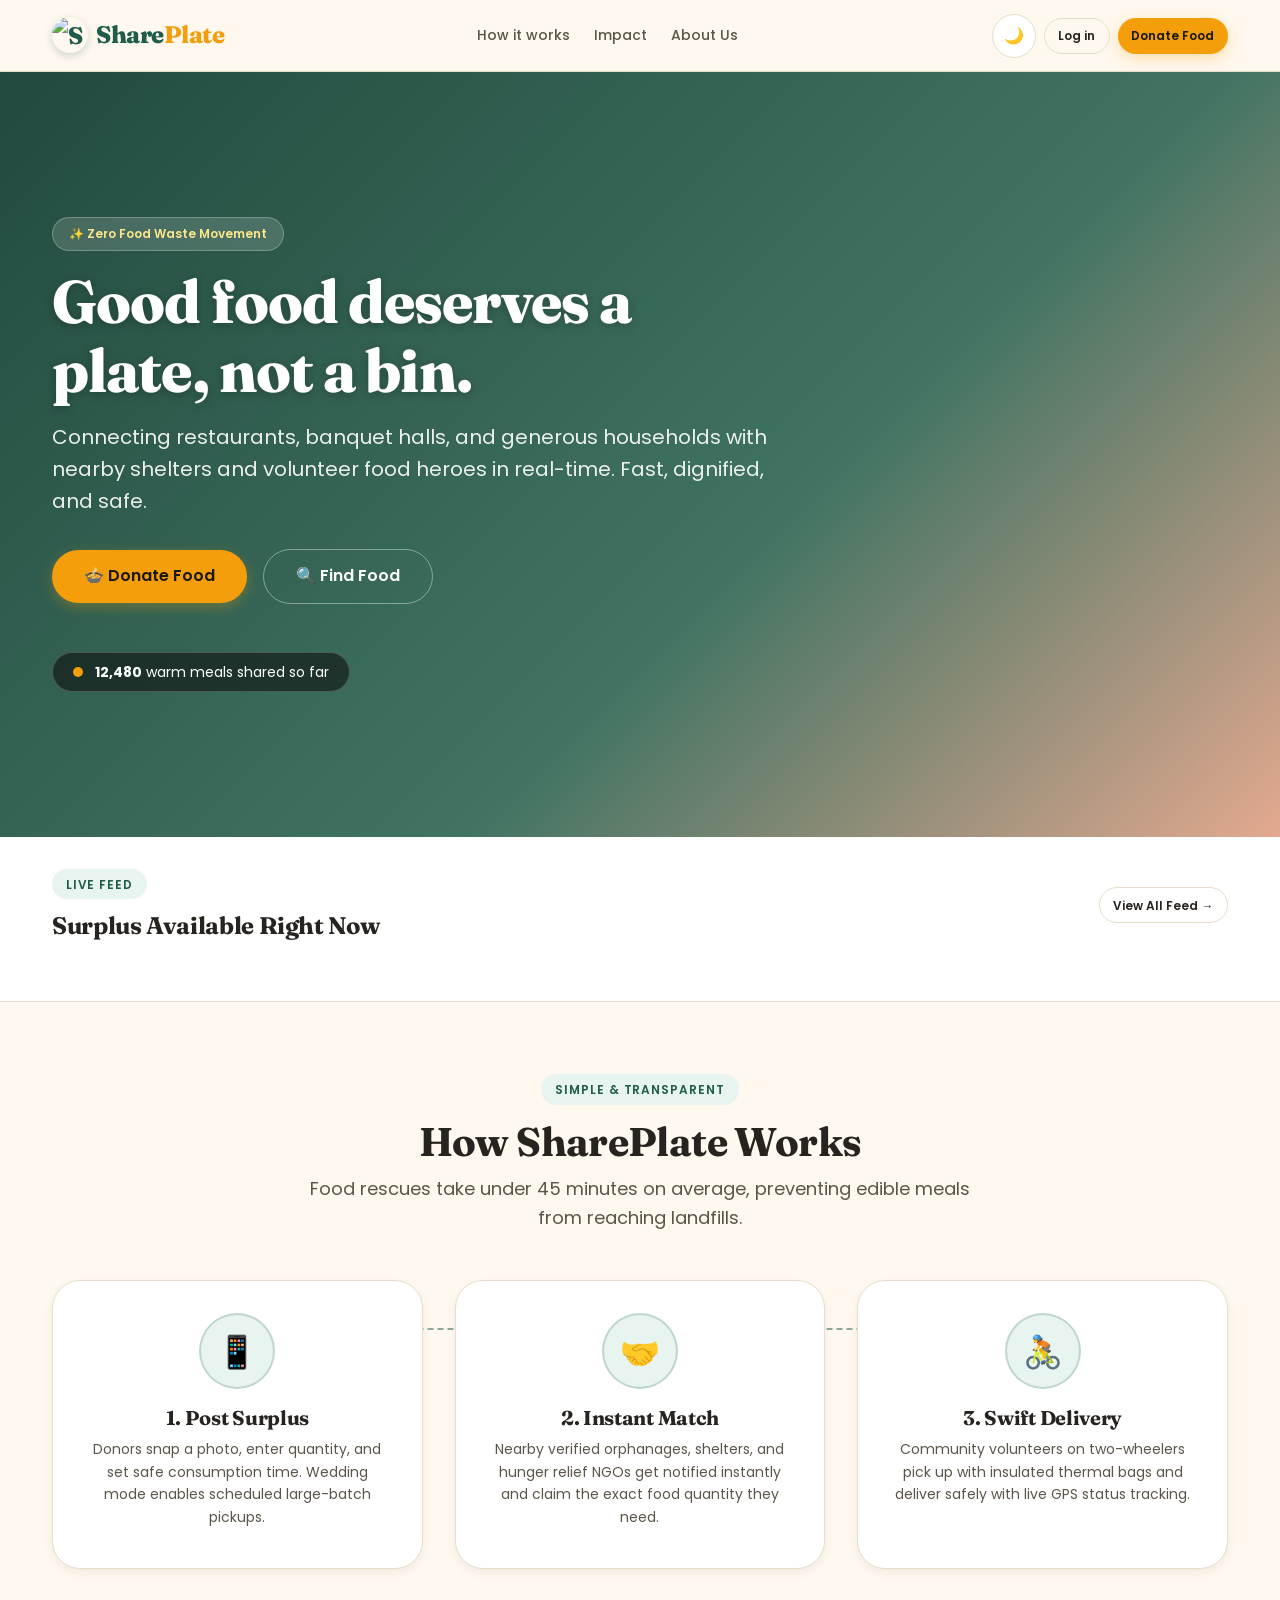
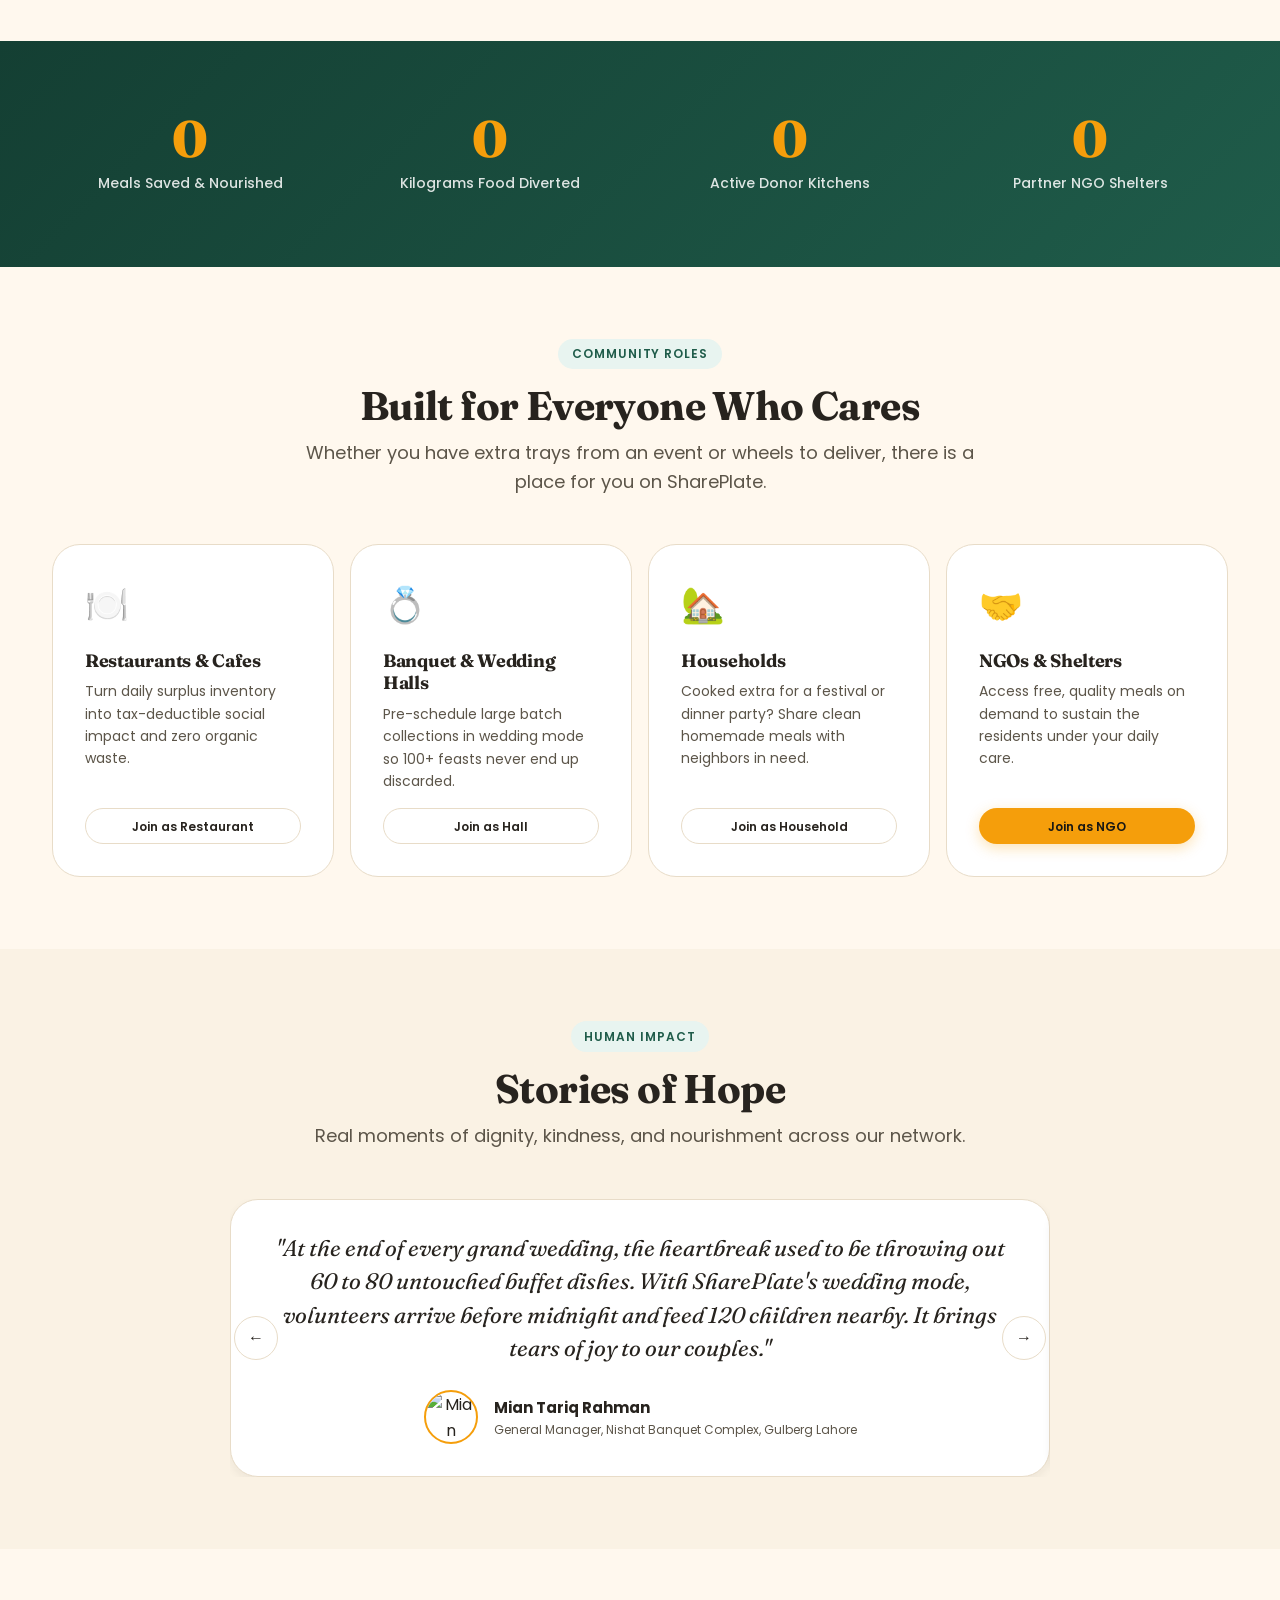
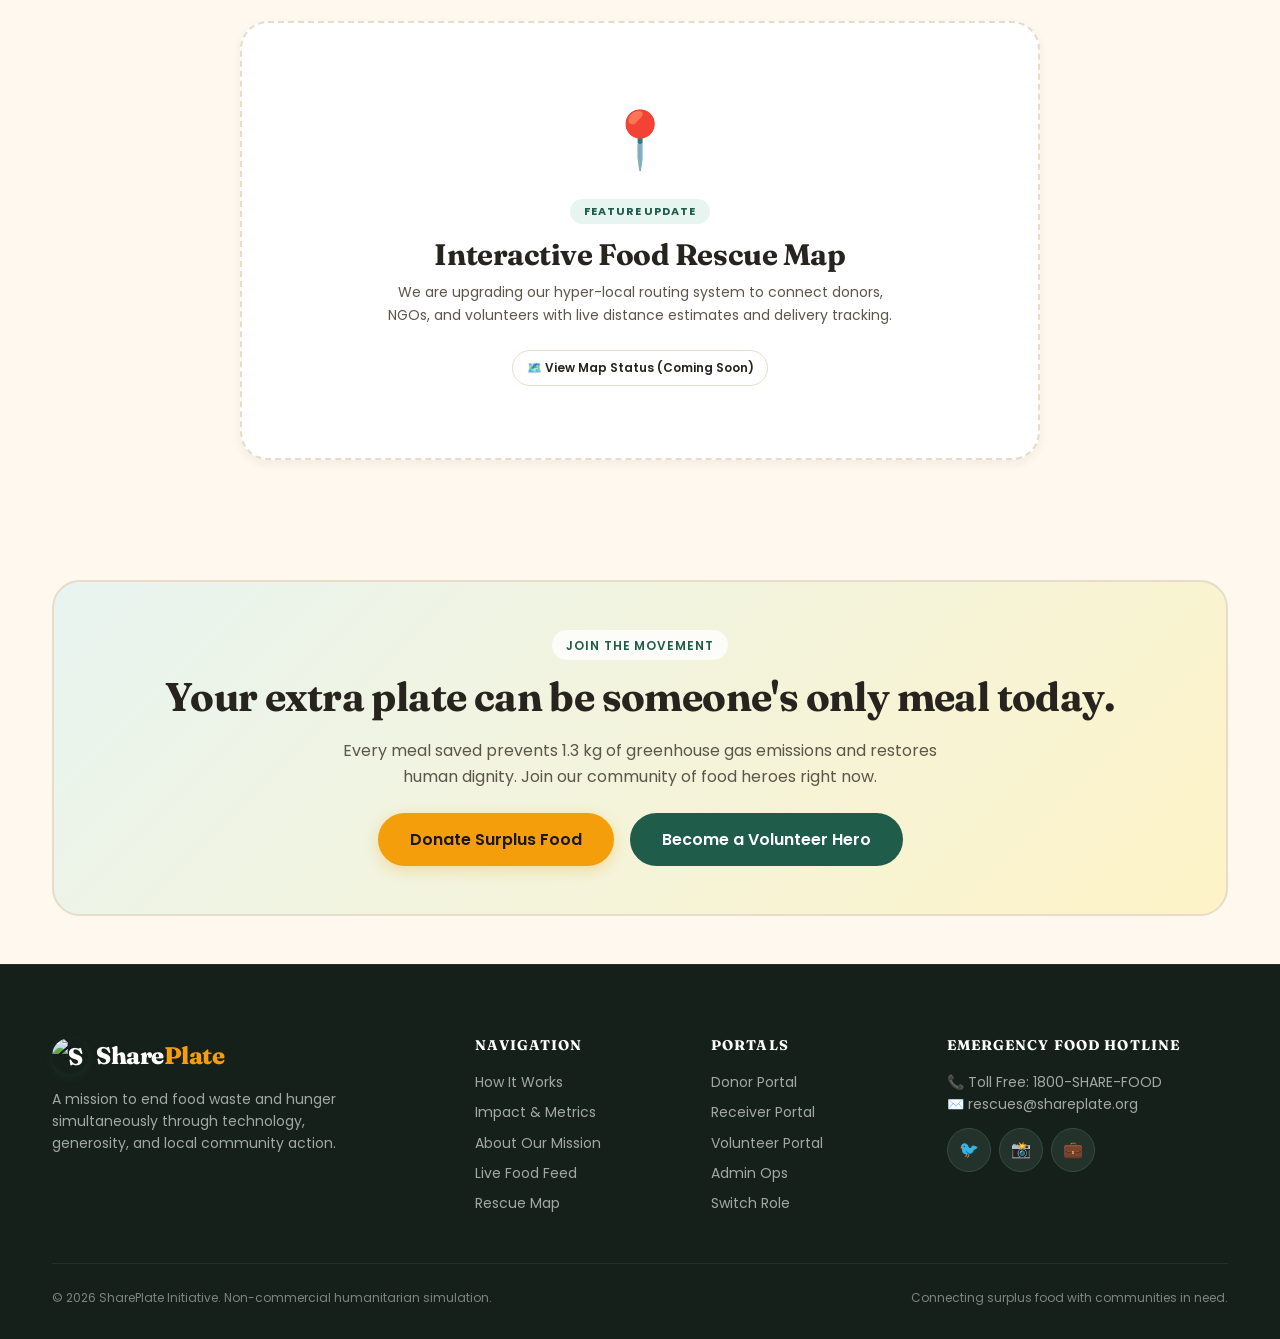
==== index.html @ a536f29f "refactor: modularize CSS, remove map overhead, and delete unused files" ====
<!DOCTYPE html>
<html lang="en">
<head>
  <meta charset="UTF-8">
  <meta name="viewport" content="width=device-width, initial-scale=1.0">
  <title>SharePlate - Good food deserves a plate, not a bin</title>
  <meta name="description" content="SharePlate connects restaurants, wedding halls, and households with surplus food to local NGOs, shelters, and volunteer food rescue heroes.">

  <!-- Google Fonts: Fraunces & Poppins -->
  <link rel="preconnect" href="https://fonts.googleapis.com">
  <link rel="preconnect" href="https://fonts.gstatic.com" crossorigin>
  <link href="https://fonts.googleapis.com/css2?family=Fraunces:opsz,wght@9..144,600;700;800&family=Poppins:wght@400;500;600;700&display=swap" rel="stylesheet">


  <!-- Favicon / Brand Icons -->
  <link rel="icon" type="image/x-icon" href="assests/shareplate_logo.ico">
  <link rel="icon" type="image/svg+xml" href="assests/shareplate_logo.svg">
  <link rel="apple-touch-icon" href="assests/shareplate_logo.png">

  <!-- SharePlate CSS Styles -->
  <link rel="stylesheet" href="css/style.css">
</head>
<body>

  <!-- ========================================================================
       1. Top Navbar
       ======================================================================== -->
  <header class="navbar" role="banner">
    <div class="container nav-container">
      <!-- Brand Logo -->
      <a href="index.html" class="brand-logo" aria-label="SharePlate Home">
        <img src="assests/shareplate_logo.svg" alt="SharePlate Logo" class="brand-logo-img" width="36" height="36">
        <span class="logo-text">Share<span>Plate</span></span>
      </a>

      <!-- Desktop Nav Links -->
      <nav class="nav-menu" aria-label="Main Navigation">
        <a href="how-it-works.html" class="nav-link">How it works</a>
        <a href="impact.html" class="nav-link">Impact</a>
        <a href="about.html" class="nav-link">About Us</a>
      </nav>

      <!-- Nav Actions -->
      <div class="nav-actions">
        <!-- Theme Toggle Button -->
        <button class="btn-icon theme-toggle-btn" aria-label="Toggle Dark Mode" title="Toggle Theme">
          <span class="theme-icon-moon">🌙</span>
          <span class="theme-icon-sun" style="display:none;">☀️</span>
        </button>

        <a href="login.html" class="btn btn-outline btn-sm">Log in</a>
        <a href="donor/post-food.html" class="btn btn-primary btn-sm">Donate Food</a>

        <!-- Mobile Hamburger Button -->
        <button class="hamburger-btn" aria-label="Toggle navigation menu" aria-expanded="false">
          <span class="hamburger-line"></span>
          <span class="hamburger-line"></span>
          <span class="hamburger-line"></span>
        </button>
      </div>
    </div>

    <!-- Mobile Slide-down Drawer -->
    <div class="mobile-nav-drawer" role="navigation" aria-label="Mobile Navigation">
      <a href="how-it-works.html" class="nav-link">How it works</a>
      <a href="impact.html" class="nav-link">Impact Metrics</a>
      <a href="about.html" class="nav-link">About SharePlate</a>
      <hr style="border:none;border-top:1px solid var(--color-border);margin-block:var(--space-2xs);">
      <a href="login.html" class="btn btn-outline btn-block">Log in / Switch Role</a>
      <a href="donor/post-food.html" class="btn btn-primary btn-block">Donate Food Now</a>
    </div>
  </header>

  <main>
    <!-- ========================================================================
         2. Hero Section
         ======================================================================== -->
    <section class="hero-section" aria-labelledby="hero-heading">
      <div class="container">
        <div class="hero-content fade-in">
          <div class="hero-badge">
            <span>✨ Zero Food Waste Movement</span>
          </div>

          <h1 id="hero-heading" class="hero-title">
            Good food deserves a plate, not a bin.
          </h1>

          <p class="hero-subtitle">
            Connecting restaurants, banquet halls, and generous households with nearby shelters and volunteer food heroes in real-time. Fast, dignified, and safe.
          </p>

          <div class="hero-actions">
            <a href="donor/post-food.html" class="btn btn-primary btn-lg">
              🍲 Donate Food
            </a>
            <a href="receiver/feed.html" class="btn btn-outline-white btn-lg">
              🔍 Find Food
            </a>
          </div>

          <div class="hero-live-counter">
            <span class="pulsing-dot" aria-hidden="true"></span>
            <span><strong>12,480</strong> warm meals shared so far</span>
          </div>
        </div>
      </div>
    </section>

    <!-- ========================================================================
         3. Live Availability Strip (Horizontally scrolling surplus food cards)
         ======================================================================== -->
    <section class="live-strip-section" aria-labelledby="strip-heading">
      <div class="container">
        <div class="strip-header">
          <div>
            <span class="section-tag">Live Feed</span>
            <h2 id="strip-heading" style="font-size: var(--font-size-xl);">Surplus Available Right Now</h2>
          </div>
          <a href="receiver/feed.html" class="btn btn-outline btn-sm">View All Feed &rarr;</a>
        </div>

        <div id="live-strip-track" class="scroller-track" role="region" aria-label="Available Surplus Food">
          <!-- Populated dynamically by main.js from SharePlateData -->
        </div>
      </div>
    </section>

    <!-- ========================================================================
         4. How It Works (Post, Match, Deliver with dotted connector)
         ======================================================================== -->
    <section class="section-wrapper" aria-labelledby="how-heading">
      <div class="container">
        <div class="section-header">
          <span class="section-tag">Simple & Transparent</span>
          <h2 id="how-heading" class="section-title">How SharePlate Works</h2>
          <p class="section-subtitle">Food rescues take under 45 minutes on average, preventing edible meals from reaching landfills.</p>
        </div>

        <div class="how-it-works-grid">
          <div class="step-card">
            <div class="step-icon-box" aria-hidden="true">📱</div>
            <h3 style="font-size: var(--font-size-lg); margin-bottom: var(--space-xs);">1. Post Surplus</h3>
            <p style="font-size: var(--font-size-sm); color: var(--color-text-secondary);">
              Donors snap a photo, enter quantity, and set safe consumption time. Wedding mode enables scheduled large-batch pickups.
            </p>
          </div>

          <div class="step-card">
            <div class="step-icon-box" aria-hidden="true">🤝</div>
            <h3 style="font-size: var(--font-size-lg); margin-bottom: var(--space-xs);">2. Instant Match</h3>
            <p style="font-size: var(--font-size-sm); color: var(--color-text-secondary);">
              Nearby verified orphanages, shelters, and hunger relief NGOs get notified instantly and claim the exact food quantity they need.
            </p>
          </div>

          <div class="step-card">
            <div class="step-icon-box" aria-hidden="true">🚴</div>
            <h3 style="font-size: var(--font-size-lg); margin-bottom: var(--space-xs);">3. Swift Delivery</h3>
            <p style="font-size: var(--font-size-sm); color: var(--color-text-secondary);">
              Community volunteers on two-wheelers pick up with insulated thermal bags and deliver safely with live GPS status tracking.
            </p>
          </div>
        </div>
      </div>
    </section>

    <!-- ========================================================================
         5. Impact Band (Animated count-up counters on scroll)
         ======================================================================== -->
    <section id="impact-section" class="impact-band" aria-label="Our Real-time Impact">
      <div class="container">
        <div class="impact-grid">
          <div class="impact-item">
            <div class="impact-number count-up" data-target="12480">0</div>
            <div class="impact-label">Meals Saved & Nourished</div>
          </div>
          <div class="impact-item">
            <div class="impact-number count-up" data-target="5820">0</div>
            <div class="impact-label">Kilograms Food Diverted</div>
          </div>
          <div class="impact-item">
            <div class="impact-number count-up" data-target="142">0</div>
            <div class="impact-label">Active Donor Kitchens</div>
          </div>
          <div class="impact-item">
            <div class="impact-number count-up" data-target="68">0</div>
            <div class="impact-label">Partner NGO Shelters</div>
          </div>
        </div>
      </div>
    </section>

    <!-- ========================================================================
         6. Who Is It For
         ======================================================================== -->
    <section class="section-wrapper" aria-labelledby="audience-heading">
      <div class="container">
        <div class="section-header">
          <span class="section-tag">Community Roles</span>
          <h2 id="audience-heading" class="section-title">Built for Everyone Who Cares</h2>
          <p class="section-subtitle">Whether you have extra trays from an event or wheels to deliver, there is a place for you on SharePlate.</p>
        </div>

        <div class="grid-cols-4">
          <!-- Restaurants -->
          <div class="audience-card">
            <div class="audience-icon">🍽️</div>
            <h3 style="font-size: var(--font-size-md); margin-bottom: var(--space-xs);">Restaurants & Cafes</h3>
            <p style="font-size: var(--font-size-sm); color: var(--color-text-secondary); margin-bottom: var(--space-md); flex-grow: 1;">
              Turn daily surplus inventory into tax-deductible social impact and zero organic waste.
            </p>
            <a href="login.html?role=donor" class="btn btn-outline btn-sm">Join as Restaurant</a>
          </div>

          <!-- Wedding Halls -->
          <div class="audience-card">
            <div class="audience-icon">💍</div>
            <h3 style="font-size: var(--font-size-md); margin-bottom: var(--space-xs);">Banquet & Wedding Halls</h3>
            <p style="font-size: var(--font-size-sm); color: var(--color-text-secondary); margin-bottom: var(--space-md); flex-grow: 1;">
              Pre-schedule large batch collections in wedding mode so 100+ feasts never end up discarded.
            </p>
            <a href="login.html?role=donor" class="btn btn-outline btn-sm">Join as Hall</a>
          </div>

          <!-- Households -->
          <div class="audience-card">
            <div class="audience-icon">🏡</div>
            <h3 style="font-size: var(--font-size-md); margin-bottom: var(--space-xs);">Households</h3>
            <p style="font-size: var(--font-size-sm); color: var(--color-text-secondary); margin-bottom: var(--space-md); flex-grow: 1;">
              Cooked extra for a festival or dinner party? Share clean homemade meals with neighbors in need.
            </p>
            <a href="login.html?role=donor" class="btn btn-outline btn-sm">Join as Household</a>
          </div>

          <!-- NGOs & Shelters -->
          <div class="audience-card">
            <div class="audience-icon">🤝</div>
            <h3 style="font-size: var(--font-size-md); margin-bottom: var(--space-xs);">NGOs & Shelters</h3>
            <p style="font-size: var(--font-size-sm); color: var(--color-text-secondary); margin-bottom: var(--space-md); flex-grow: 1;">
              Access free, quality meals on demand to sustain the residents under your daily care.
            </p>
            <a href="login.html?role=receiver" class="btn btn-primary btn-sm">Join as NGO</a>
          </div>
        </div>
      </div>
    </section>

    <!-- ========================================================================
         7. Stories of Hope (Testimonial Carousel)
         ======================================================================== -->
    <section class="section-wrapper" style="background: var(--color-bg-alt);" aria-labelledby="stories-heading">
      <div class="container">
        <div class="section-header">
          <span class="section-tag">Human Impact</span>
          <h2 id="stories-heading" class="section-title">Stories of Hope</h2>
          <p class="section-subtitle">Real moments of dignity, kindness, and nourishment across our network.</p>
        </div>

        <div class="carousel-container">
          <button id="carousel-prev" class="btn-icon carousel-nav-btn carousel-prev" aria-label="Previous Testimonial">
            &#8592;
          </button>
          <button id="carousel-next" class="btn-icon carousel-nav-btn carousel-next" aria-label="Next Testimonial">
            &#8594;
          </button>

          <div id="testimonial-track" class="testimonial-track">
            <!-- Slide 1 -->
            <div class="testimonial-slide">
              <p class="testimonial-quote">
                "At the end of every grand wedding, the heartbreak used to be throwing out 60 to 80 untouched buffet dishes. With SharePlate's wedding mode, volunteers arrive before midnight and feed 120 children nearby. It brings tears of joy to our couples."
              </p>
              <div class="testimonial-author">
                <img src="https://images.unsplash.com/photo-1583394838336-acd977736f90?auto=format&fit=crop&w=150&q=80" alt="Mian Tariq Rahman" class="testimonial-avatar">
                <div style="text-align: left;">
                  <strong style="color: var(--color-text-main); font-size: 15px;">Mian Tariq Rahman</strong>
                  <div style="font-size: 12px; color: var(--color-text-secondary);">General Manager, Nishat Banquet Complex, Gulberg Lahore</div>
                </div>
              </div>
            </div>

            <!-- Slide 2 -->
            <div class="testimonial-slide">
              <p class="testimonial-quote">
                "Our shelter houses 45 elders and 30 children. Daily food preparation expenses were overwhelming our monthly charity budget. SharePlate provides consistent nutritious, freshly cooked meals with total dignity. We are infinitely grateful."
              </p>
              <div class="testimonial-author">
                <img src="https://images.unsplash.com/photo-1573496359142-b8d87734a5a2?auto=format&fit=crop&w=150&q=80" alt="Fatima Begum" class="testimonial-avatar">
                <div style="text-align: left;">
                  <strong style="color: var(--color-text-main); font-size: 15px;">Fatima Begum</strong>
                  <div style="font-size: 12px; color: var(--color-text-secondary);">Administrator, Edhi Foundation Shelter Lahore</div>
                </div>
              </div>
            </div>

            <!-- Slide 3 -->
            <div class="testimonial-slide">
              <p class="testimonial-quote">
                "I deliver on my motorbike after my evening classes at UET Lahore. Doing 2 food rescues a night takes less than an hour, but seeing the smiles when warm boxes arrive makes it the best part of my entire day."
              </p>
              <div class="testimonial-author">
                <img src="https://images.unsplash.com/photo-1507003211169-0a1dd7228f2d?auto=format&fit=crop&w=150&q=80" alt="Hamza Malik" class="testimonial-avatar">
                <div style="text-align: left;">
                  <strong style="color: var(--color-text-main); font-size: 15px;">Hamza Malik</strong>
                  <div style="font-size: 12px; color: var(--color-text-secondary);">Volunteer Rescuer, UET Lahore (240+ Meals Delivered)</div>
                </div>
              </div>
            </div>
          </div>
        </div>
      </div>
    </section>

    <!-- ========================================================================
         8. Map Preview (Coming Soon)
         ======================================================================== -->
    <section class="section-wrapper" aria-labelledby="map-preview-heading">
      <div class="container">
        <div class="map-coming-soon-card">
          <span class="map-coming-soon-icon">📍</span>
          <div><span class="map-coming-soon-badge">Feature Update</span></div>
          <h2 id="map-preview-heading" class="map-coming-soon-title">Interactive Food Rescue Map</h2>
          <p class="map-coming-soon-desc">
            We are upgrading our hyper-local routing system to connect donors, NGOs, and volunteers with live distance estimates and delivery tracking.
          </p>
          <a href="receiver/map.html" class="btn btn-outline btn-sm">
            🗺️ View Map Status (Coming Soon)
          </a>
        </div>
      </div>
    </section>

    <!-- ========================================================================
         9. CTA Banner
         ======================================================================== -->
    <section class="container">
      <div class="cta-banner">
        <span class="section-tag" style="background: rgba(255,255,255,0.8);">Join The Movement</span>
        <h2>Your extra plate can be someone's only meal today.</h2>
        <p style="max-width: 600px; margin-inline: auto; margin-bottom: var(--space-lg); color: var(--color-text-secondary);">
          Every meal saved prevents 1.3 kg of greenhouse gas emissions and restores human dignity. Join our community of food heroes right now.
        </p>
        <div class="flex-center" style="gap: var(--space-md); flex-wrap: wrap;">
          <a href="donor/post-food.html" class="btn btn-primary btn-lg">Donate Surplus Food</a>
          <a href="login.html?role=volunteer" class="btn btn-green btn-lg">Become a Volunteer Hero</a>
        </div>
      </div>
    </section>
  </main>

  <!-- ========================================================================
       10. Footer
       ======================================================================== -->
  <footer class="site-footer" role="contentinfo">
    <div class="container">
      <div class="footer-grid">
        <!-- Brand Info -->
        <div class="footer-brand">
          <div class="brand-logo" style="color: #FFFFFF;">
            <img src="assests/shareplate_logo.svg" alt="SharePlate Logo" class="brand-logo-img" width="36" height="36">
            <span class="logo-text" style="color: #FFFFFF;">Share<span style="color: var(--color-saffron);">Plate</span></span>
          </div>
          <p>A mission to end food waste and hunger simultaneously through technology, generosity, and local community action.</p>
        </div>

        <!-- Quick Links -->
        <div class="footer-col">
          <h4>Navigation</h4>
          <ul class="footer-links">
            <li><a href="how-it-works.html">How It Works</a></li>
            <li><a href="impact.html">Impact & Metrics</a></li>
            <li><a href="about.html">About Our Mission</a></li>
            <li><a href="receiver/feed.html">Live Food Feed</a></li>
            <li><a href="receiver/map.html">Rescue Map</a></li>
          </ul>
        </div>

        <!-- Role Dashboards -->
        <div class="footer-col">
          <h4>Portals</h4>
          <ul class="footer-links">
            <li><a href="donor/dashboard.html">Donor Portal</a></li>
            <li><a href="receiver/feed.html">Receiver Portal</a></li>
            <li><a href="volunteer/tasks.html">Volunteer Portal</a></li>
            <li><a href="admin/dashboard.html">Admin Ops</a></li>
            <li><a href="login.html">Switch Role</a></li>
          </ul>
        </div>

        <!-- Contact & Legal -->
        <div class="footer-col">
          <h4>Emergency Food Hotline</h4>
          <p style="font-size: var(--font-size-sm); color: #A3A8A5; margin-bottom: var(--space-xs);">
            📞 Toll Free: 1800-SHARE-FOOD<br>
            ✉️ rescues@shareplate.org
          </p>
          <div style="display: flex; gap: var(--space-xs); margin-top: var(--space-sm);">
            <a href="#" class="btn-icon" style="background:#23322B;color:#FFF;border-color:#364C41;" aria-label="Twitter">🐦</a>
            <a href="#" class="btn-icon" style="background:#23322B;color:#FFF;border-color:#364C41;" aria-label="Instagram">📸</a>
            <a href="#" class="btn-icon" style="background:#23322B;color:#FFF;border-color:#364C41;" aria-label="LinkedIn">💼</a>
          </div>
        </div>
      </div>

      <div class="footer-bottom">
        <div>&copy; 2026 SharePlate Initiative. Non-commercial humanitarian simulation.</div>
        <div>Connecting surplus food with communities in need.</div>
      </div>
    </div>
  </footer>

  <!-- Scripts -->
  <script src="js/data.js"></script>
  <script src="js/auth.js"></script>
  <script src="js/ui.js"></script>
  <script src="js/donations.js"></script>
  <script src="js/main.js"></script>
</body>
</html>
---- css/style.css ----
/* ==========================================================================
   SHAREPLATE — MASTER MODULAR STYLESHEET
   Architecture: Modular Inverted Triangle CSS (ITCSS / SMACSS)
   ==========================================================================
   This master stylesheet imports all specialized modules in strict cascading
   order (from most generic to most specific):

   1. variables.css  -> Design tokens (colors, typography, radii, dark mode)
   2. base.css       -> CSS reset, global HTML element defaults, grids & layout
   3. navigation.css -> Top sticky navbar, mobile drawer, bottom tab bar
   4. components.css -> Buttons, cards, badges, countdown chips, modals, toasts
   5. dashboard.css  -> KPIs, forms, dropzones, search toolbars, data tables
   6. landing.css    -> Hero banner, process steps, impact band, footer, coming soon
   7. responsive.css -> Mobile-first media queries and viewport adjustments

   --------------------------------------------------------------------------
   VIVA EXAM QUICK REFERENCE GUIDE:
   Teacher: "Where is the CSS code for [Feature X]?"
   Answer:
   - Colors, Theme, or Dark Mode?        -> css/variables.css
   - CSS Reset, H1-H6, or Grid Systems?  -> css/base.css
   - Navbar, Hamburger, or Mobile Menu?  -> css/navigation.css
   - Buttons, Food Cards, or Modals?     -> css/components.css
   - Forms, Stats KPIs, or Admin Tables? -> css/dashboard.css
   - Hero Banner, Testimonials, Footer?  -> css/landing.css
   - Mobile Breakpoints & Media Queries? -> css/responsive.css
   ========================================================================== */

/* 1. Design Tokens & CSS Custom Properties */
@import url('variables.css');

/* 2. CSS Reset, Typography & Layout Utilities */
@import url('base.css');

/* 3. Header, Navigation Drawer & Bottom Bar */
@import url('navigation.css');

/* 4. Core Reusable UI Components */
@import url('components.css');

/* 5. Dashboard Portals, Forms & Data Tables */
@import url('dashboard.css');

/* 6. Landing Page Sections & Public Marketing */
@import url('landing.css');

/* 7. Mobile-First Responsive Overrides */
@import url('responsive.css');
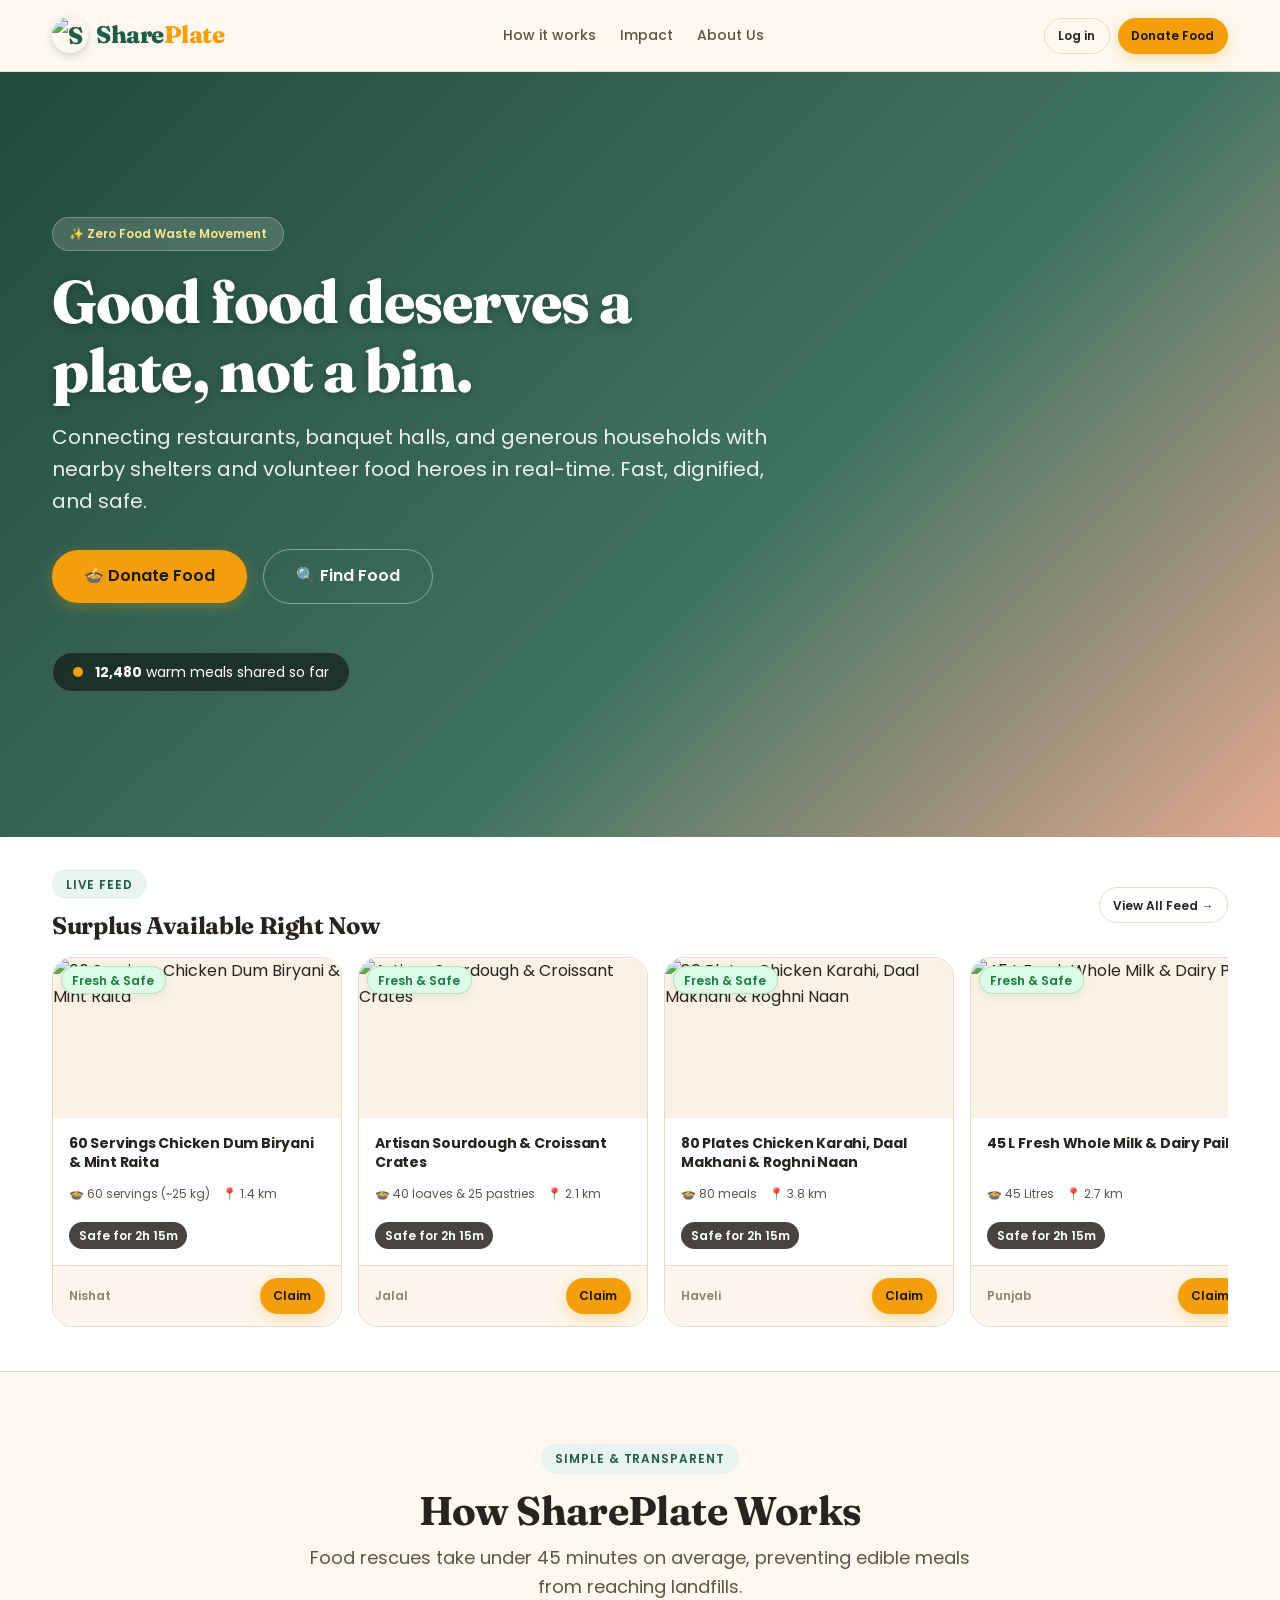
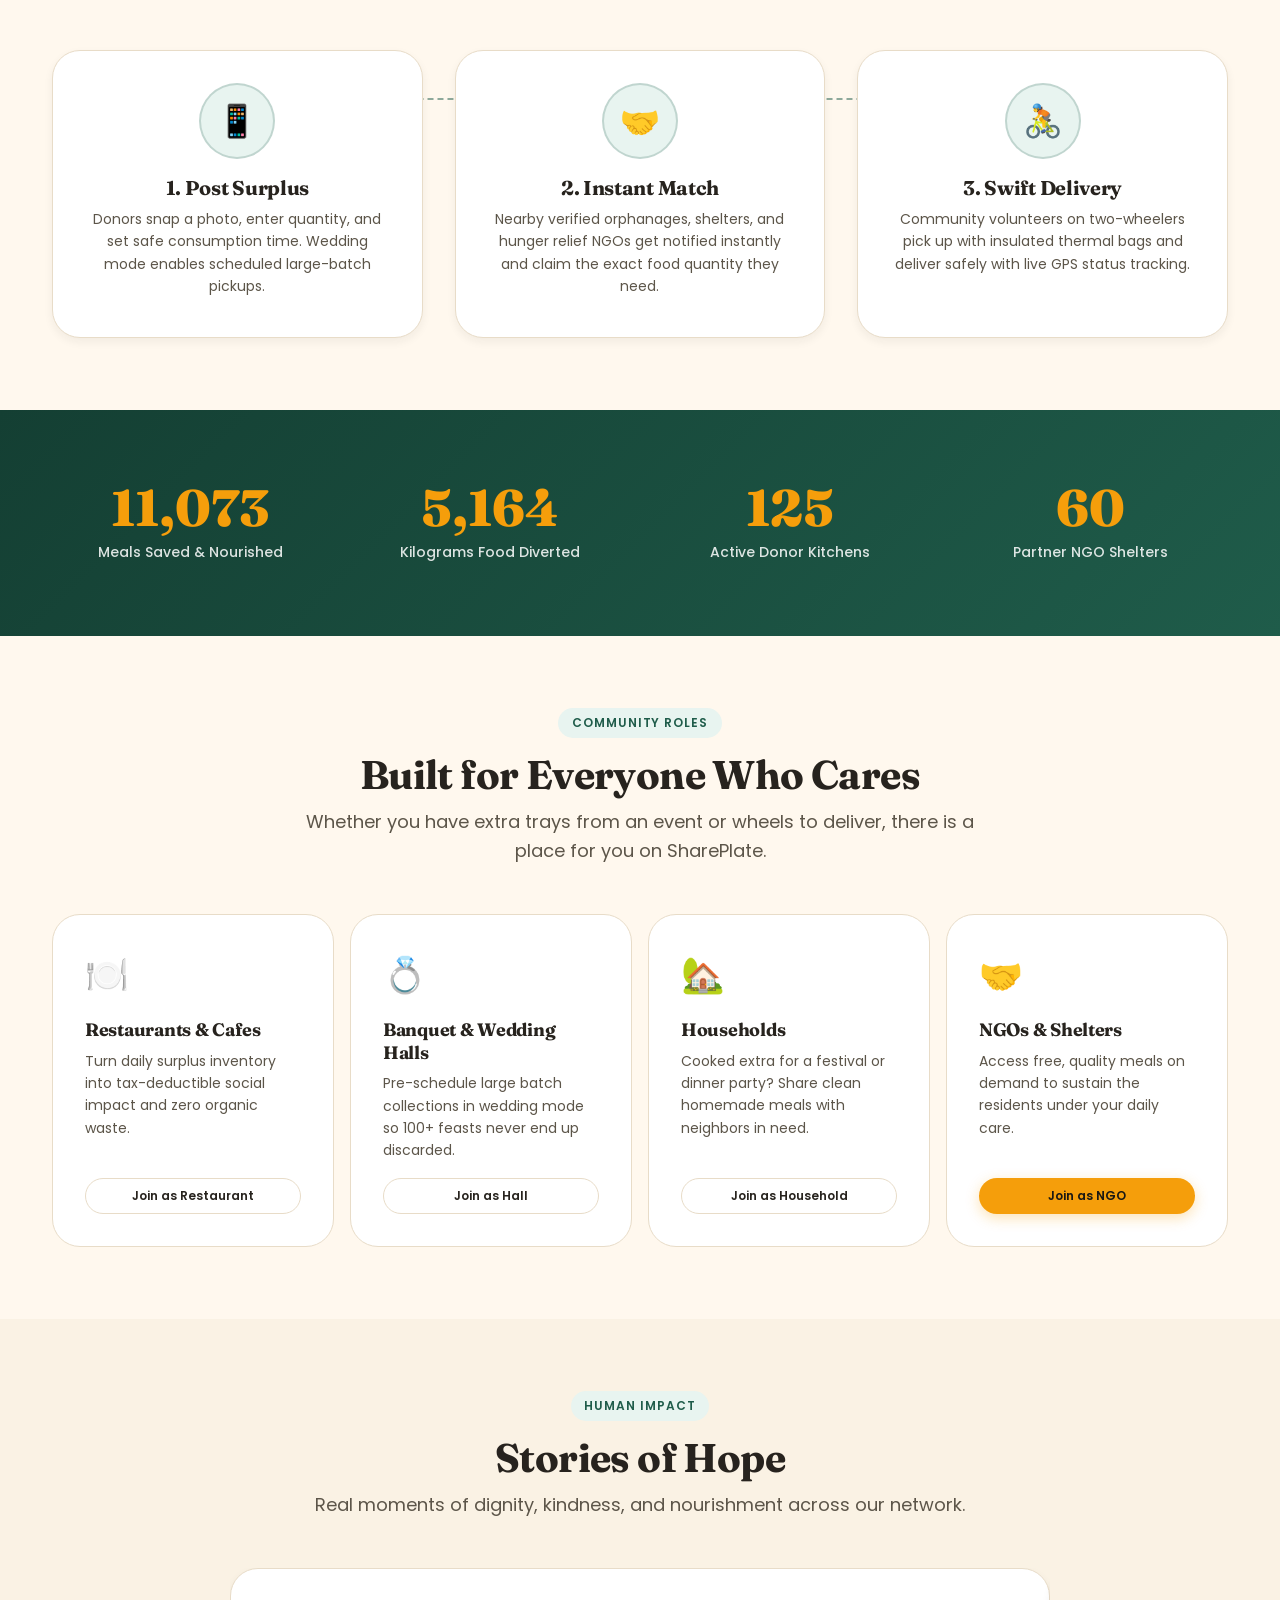
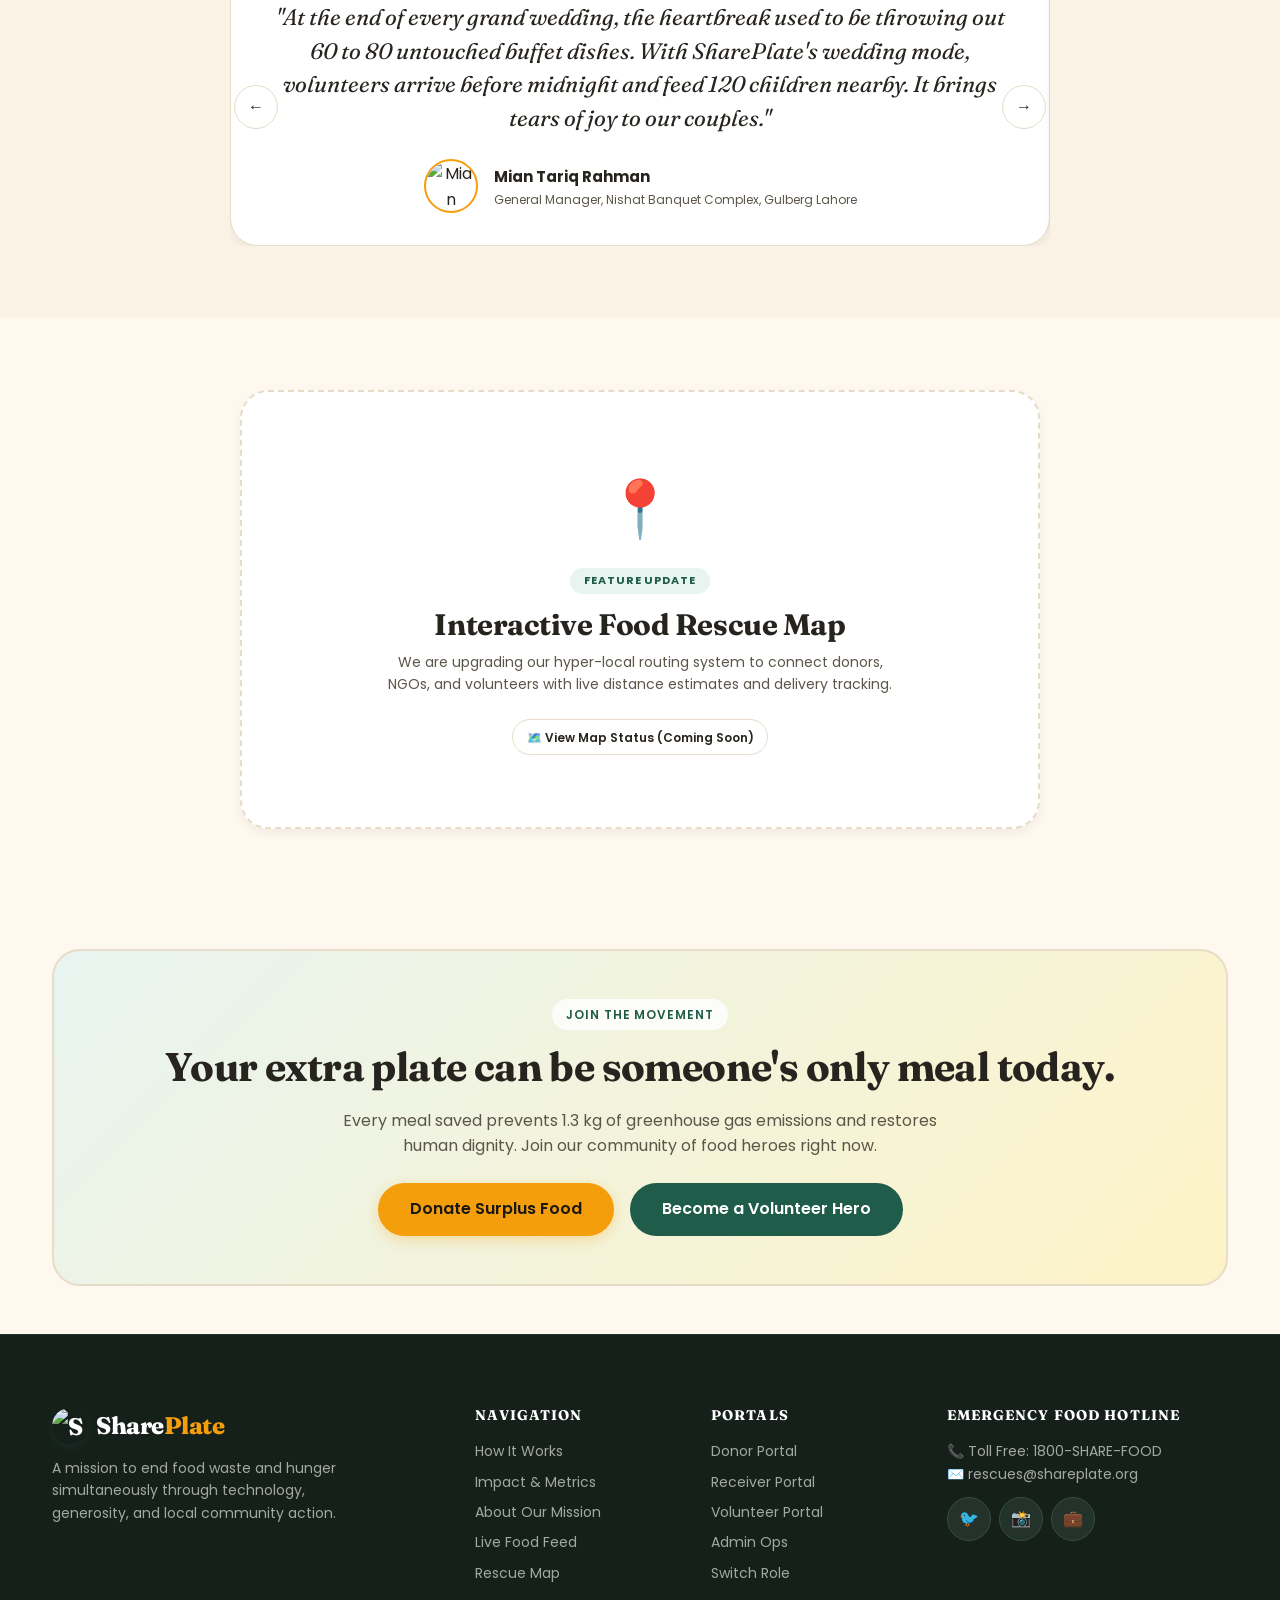
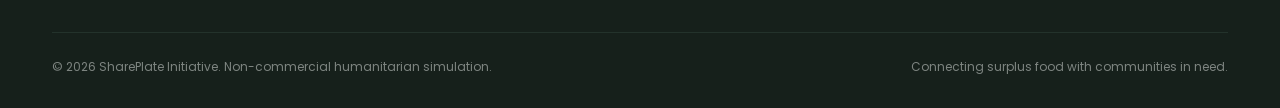
==== commit f8bfe190: "feat: completely remove dark mode styling, toggles, and scripts" ====
--- a/index.html
+++ b/index.html
@@ -42,11 +42,6 @@
 
       <!-- Nav Actions -->
       <div class="nav-actions">
-        <!-- Theme Toggle Button -->
-        <button class="btn-icon theme-toggle-btn" aria-label="Toggle Dark Mode" title="Toggle Theme">
-          <span class="theme-icon-moon">🌙</span>
-          <span class="theme-icon-sun" style="display:none;">☀️</span>
-        </button>
 
         <a href="login.html" class="btn btn-outline btn-sm">Log in</a>
         <a href="donor/post-food.html" class="btn btn-primary btn-sm">Donate Food</a>
--- a/css/style.css
+++ b/css/style.css
@@ -5,25 +5,13 @@
    This master stylesheet imports all specialized modules in strict cascading
    order (from most generic to most specific):
 
-   1. variables.css  -> Design tokens (colors, typography, radii, dark mode)
+   1. variables.css  -> Design tokens (colors, typography, radii, shadows)
    2. base.css       -> CSS reset, global HTML element defaults, grids & layout
    3. navigation.css -> Top sticky navbar, mobile drawer, bottom tab bar
    4. components.css -> Buttons, cards, badges, countdown chips, modals, toasts
    5. dashboard.css  -> KPIs, forms, dropzones, search toolbars, data tables
    6. landing.css    -> Hero banner, process steps, impact band, footer, coming soon
    7. responsive.css -> Mobile-first media queries and viewport adjustments
-
-   --------------------------------------------------------------------------
-   VIVA EXAM QUICK REFERENCE GUIDE:
-   Teacher: "Where is the CSS code for [Feature X]?"
-   Answer:
-   - Colors, Theme, or Dark Mode?        -> css/variables.css
-   - CSS Reset, H1-H6, or Grid Systems?  -> css/base.css
-   - Navbar, Hamburger, or Mobile Menu?  -> css/navigation.css
-   - Buttons, Food Cards, or Modals?     -> css/components.css
-   - Forms, Stats KPIs, or Admin Tables? -> css/dashboard.css
-   - Hero Banner, Testimonials, Footer?  -> css/landing.css
-   - Mobile Breakpoints & Media Queries? -> css/responsive.css
    ========================================================================== */
 
 /* 1. Design Tokens & CSS Custom Properties */
